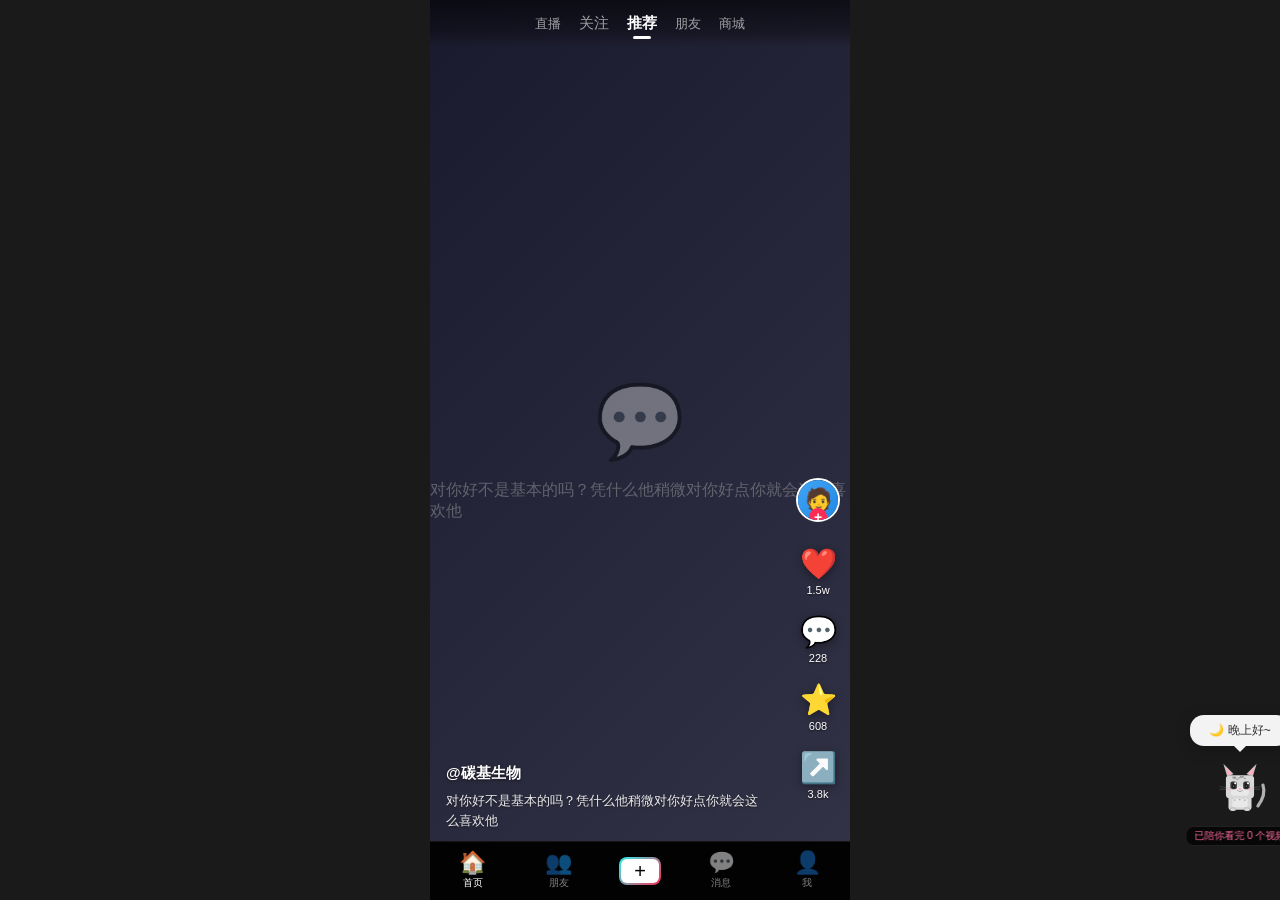
==== desk-pet.html @ 822e364a "feat: 桌宠陪伴门户 - 抖音风格视频流 + 像素风猫咪 + 多动作动画" ====
<!DOCTYPE html>
<html lang="zh-CN">
<head>
<meta charset="UTF-8">
<meta name="viewport" content="width=device-width, initial-scale=1.0, user-scalable=no">
<title>🐱 桌宠陪伴门户</title>
<style>
/* ========== 全局重置 ========== */
* { margin: 0; padding: 0; box-sizing: border-box; }
html, body {
  width: 100%; height: 100%;
  overflow: hidden;
  font-family: 'Segoe UI', 'PingFang SC', 'Microsoft YaHei', sans-serif;
  background: #000;
  user-select: none;
  -webkit-user-select: none;
  -webkit-tap-highlight-color: transparent;
}

/* ========== 顶部导航栏（抖音风格） ========== */
#top-nav {
  position: fixed;
  top: 0; left: 0; right: 0;
  z-index: 100;
  display: flex;
  align-items: center;
  justify-content: center;
  padding: 10px 16px;
  padding-top: max(10px, env(safe-area-inset-top));
  background: linear-gradient(to bottom, rgba(0,0,0,0.6) 0%, rgba(0,0,0,0.3) 70%, transparent 100%);
  gap: 18px;
}
.nav-tab {
  font-size: 15px;
  color: rgba(255,255,255,0.6);
  cursor: pointer;
  padding: 4px 0;
  position: relative;
  transition: color 0.25s, transform 0.2s;
  white-space: nowrap;
}
.nav-tab.active {
  color: #fff;
  font-weight: 700;
}
.nav-tab.active::after {
  content: '';
  position: absolute;
  bottom: -2px;
  left: 50%; transform: translateX(-50%);
  width: 18px; height: 3px;
  background: #fff;
  border-radius: 2px;
}
.nav-tab:hover { color: rgba(255,255,255,0.85); }
.nav-tab:active { transform: scale(0.95); }
.nav-tab-small { font-size: 13px; }

/* ========== 视频流（默认全屏主页） ========== */
#video-feed {
  position: fixed;
  top: 0; left: 0;
  width: 100%; height: 100vh;
  background: #000;
  z-index: 1;
  overflow: hidden;
}
#video-slider {
  width: 100%; height: 100vh;
  transition: transform 0.45s cubic-bezier(0.25, 0.46, 0.45, 0.94);
}
.video-slide {
  width: 100%; height: 100vh;
  position: relative;
  display: flex;
  align-items: center;
  justify-content: center;
  overflow: hidden;
}
.video-slide video {
  width: 100%; height: 100%;
  object-fit: cover;
}
.video-placeholder {
  width: 100%; height: 100%;
  display: flex;
  flex-direction: column;
  align-items: center;
  justify-content: center;
  color: #aaa;
  gap: 16px;
}
.video-placeholder .placeholder-icon { font-size: 72px; opacity: 0.35; }
.video-placeholder .placeholder-text { font-size: 16px; opacity: 0.45; }

/* 视频底部信息 */
.video-info {
  position: absolute;
  bottom: 70px; left: 0; right: 70px;
  padding: 0 16px;
  color: #fff;
  z-index: 5;
}
.video-info .video-author {
  font-size: 15px;
  font-weight: 600;
  margin-bottom: 8px;
  text-shadow: 0 1px 3px rgba(0,0,0,0.6);
}
.video-info .video-desc {
  font-size: 13px;
  opacity: 0.9;
  line-height: 1.5;
  display: -webkit-box;
  -webkit-line-clamp: 2;
  -webkit-box-orient: vertical;
  overflow: hidden;
  text-shadow: 0 1px 2px rgba(0,0,0,0.5);
}

/* 右侧操作栏 */
.video-actions {
  position: absolute;
  right: 10px;
  bottom: 100px;
  display: flex;
  flex-direction: column;
  align-items: center;
  gap: 18px;
  z-index: 5;
}
.video-action-btn {
  display: flex;
  flex-direction: column;
  align-items: center;
  gap: 3px;
  color: #fff;
  cursor: pointer;
  transition: transform 0.2s;
}
.video-action-btn:hover { transform: scale(1.15); }
.video-action-btn:active { transform: scale(0.9); }
.video-action-btn .action-icon {
  font-size: 30px;
  filter: drop-shadow(0 2px 4px rgba(0,0,0,0.4));
}
.video-action-btn .action-count {
  font-size: 11px;
  text-shadow: 0 1px 2px rgba(0,0,0,0.6);
}
.video-action-avatar {
  width: 44px; height: 44px;
  border-radius: 50%;
  border: 2px solid #fff;
  overflow: hidden;
  position: relative;
  margin-bottom: 6px;
}
.video-action-avatar .avatar-bg {
  width: 100%; height: 100%;
  display: flex;
  align-items: center;
  justify-content: center;
  font-size: 22px;
}
.video-action-avatar .avatar-follow {
  position: absolute;
  bottom: -6px; left: 50%;
  transform: translateX(-50%);
  width: 18px; height: 18px;
  border-radius: 50%;
  background: #fe2c55;
  color: #fff;
  font-size: 14px;
  display: flex;
  align-items: center;
  justify-content: center;
  font-weight: 700;
  line-height: 1;
}

/* 底部导航栏 */
#bottom-nav {
  position: fixed;
  bottom: 0; left: 0; right: 0;
  z-index: 100;
  display: flex;
  align-items: center;
  justify-content: space-around;
  padding: 6px 0;
  padding-bottom: max(6px, env(safe-area-inset-bottom));
  background: rgba(0,0,0,0.95);
  border-top: 1px solid rgba(255,255,255,0.08);
}
.bottom-nav-item {
  display: flex;
  flex-direction: column;
  align-items: center;
  gap: 2px;
  cursor: pointer;
  padding: 4px 12px;
  color: rgba(255,255,255,0.5);
  transition: color 0.2s;
}
.bottom-nav-item.active { color: #fff; }
.bottom-nav-item .nav-icon { font-size: 22px; line-height: 1; }
.bottom-nav-item .nav-label { font-size: 10px; }
.bottom-nav-add {
  width: 42px; height: 28px;
  border-radius: 8px;
  background: linear-gradient(135deg, #25f4ee, #fe2c55);
  display: flex;
  align-items: center;
  justify-content: center;
  position: relative;
  cursor: pointer;
}
.bottom-nav-add::before {
  content: '';
  position: absolute;
  inset: 2px;
  background: #fff;
  border-radius: 6px;
}
.bottom-nav-add span {
  position: relative;
  z-index: 1;
  font-size: 20px;
  color: #000;
  font-weight: 300;
}

/* 暂停图标 */
.video-pause-icon {
  position: absolute;
  top: 50%; left: 50%;
  transform: translate(-50%, -50%) scale(0);
  font-size: 64px;
  color: rgba(255,255,255,0.75);
  z-index: 6;
  pointer-events: none;
  transition: transform 0.25s cubic-bezier(0.34, 1.56, 0.64, 1), opacity 0.3s;
  opacity: 0;
}
.video-pause-icon.show {
  transform: translate(-50%, -50%) scale(1);
  opacity: 1;
}

/* 爱心飘动 */
.heart-float {
  position: absolute;
  font-size: 36px;
  pointer-events: none;
  z-index: 8;
  animation: heartFloatUp 1.2s ease-out forwards;
}
@keyframes heartFloatUp {
  0% { opacity: 1; transform: scale(0.3) translateY(0) rotate(0deg); }
  30% { opacity: 1; transform: scale(1.2) translateY(-30px) rotate(-10deg); }
  60% { opacity: 0.8; transform: scale(1) translateY(-80px) rotate(10deg); }
  100% { opacity: 0; transform: scale(0.8) translateY(-140px) rotate(-5deg); }
}

/* ========== 全屏分区页面 ========== */
#category-page {
  position: fixed;
  top: 0; left: 0;
  width: 100%; height: 100%;
  background: #111;
  z-index: 600;
  display: none;
  overflow-y: auto;
  overflow-x: hidden;
  -webkit-overflow-scrolling: touch;
}
#category-page.show { display: block; }
.category-header {
  padding: 20px 20px 8px;
  position: sticky;
  top: 0;
  z-index: 10;
  background: linear-gradient(to bottom, #111 80%, transparent);
}
.category-header-title {
  font-size: 20px;
  font-weight: 700;
  color: #fff;
  margin-bottom: 4px;
}
.category-header-sub {
  font-size: 12px;
  color: #666;
}
.category-section {
  padding: 8px 16px 0;
}
.category-section-title {
  font-size: 14px;
  font-weight: 600;
  color: #999;
  margin-bottom: 14px;
  padding-left: 4px;
}
.category-grid {
  display: grid;
  grid-template-columns: repeat(4, 1fr);
  gap: 6px 0;
  margin-bottom: 24px;
}
.category-item {
  display: flex;
  flex-direction: column;
  align-items: center;
  justify-content: center;
  padding: 12px 4px 10px;
  cursor: pointer;
  border-radius: 12px;
  transition: background 0.2s, transform 0.15s;
  gap: 8px;
}
.category-item:hover { background: rgba(255,255,255,0.06); }
.category-item:active { transform: scale(0.92); background: rgba(255,255,255,0.1); }
.category-icon {
  width: 48px; height: 48px;
  border-radius: 14px;
  display: flex;
  align-items: center;
  justify-content: center;
  font-size: 26px;
}
.category-label {
  font-size: 12px;
  color: #ccc;
  text-align: center;
  line-height: 1.3;
}
.category-close {
  position: fixed;
  top: 20px; right: 20px;
  width: 36px; height: 36px;
  border-radius: 50%;
  background: rgba(255,255,255,0.1);
  border: none;
  color: #fff;
  font-size: 20px;
  cursor: pointer;
  display: flex;
  align-items: center;
  justify-content: center;
  z-index: 20;
}
.category-close:hover { background: rgba(255,255,255,0.2); }

/* 图标背景色 */
.icon-study { background: linear-gradient(135deg, #42a5f5, #1e88e5); }
.icon-game { background: linear-gradient(135deg, #ab47bc, #8e24aa); }
.icon-food { background: linear-gradient(135deg, #ef5350, #e53935); }
.icon-fashion { background: linear-gradient(135deg, #ec407a, #d81b60); }
.icon-music { background: linear-gradient(135deg, #ffa726, #fb8c00); }
.icon-dance { background: linear-gradient(135deg, #26c6da, #00acc1); }
.icon-anime { background: linear-gradient(135deg, #66bb6a, #43a047); }
.icon-tech { background: linear-gradient(135deg, #78909c, #546e7a); }
.icon-fitness { background: linear-gradient(135deg, #ff7043, #f4511e); }
.icon-travel { background: linear-gradient(135deg, #29b6f6, #039be5); }
.icon-knowledge { background: linear-gradient(135deg, #ffca28, #ffb300); }
.icon-vlog { background: linear-gradient(135deg, #8d6e63, #6d4c41); }
.icon-ai { background: linear-gradient(135deg, #7e57c2, #5e35b1); }
.icon-pet { background: linear-gradient(135deg, #a1887f, #8d6e63); }
.icon-film { background: linear-gradient(135deg, #5c6bc0, #3949ab); }
.icon-life { background: linear-gradient(135deg, #4db6ac, #00897b); }

/* ========== 悬浮窗桌宠 ========== */
#pet-fab {
  position: fixed;
  z-index: 500;
  cursor: grab;
  touch-action: none;
  transition: transform 0.4s cubic-bezier(0.34, 1.56, 0.64, 1), opacity 0.3s;
}
#pet-fab:active { cursor: grabbing; }
#pet-fab.hidden {
  transform: translateX(calc(100% + 10px));
  opacity: 0;
  pointer-events: none;
}

/* 边缘小把手 */
#pet-handle {
  position: fixed;
  z-index: 500;
  right: 0;
  width: 28px;
  height: 56px;
  display: flex;
  align-items: center;
  justify-content: center;
  cursor: pointer;
  transition: transform 0.3s, opacity 0.3s;
  opacity: 0;
  pointer-events: none;
}
#pet-handle.show {
  opacity: 1;
  pointer-events: auto;
}
#pet-handle:hover { transform: translateX(-4px); }
#pet-handle:active { transform: translateX(-8px); }
.handle-bar {
  width: 4px;
  height: 32px;
  background: rgba(255,255,255,0.6);
  border-radius: 4px 0 0 4px;
  box-shadow: 0 0 8px rgba(255,179,71,0.3);
}
.handle-hint {
  position: absolute;
  right: 32px;
  background: rgba(0,0,0,0.8);
  color: #fff;
  font-size: 11px;
  padding: 4px 8px;
  border-radius: 4px;
  white-space: nowrap;
  opacity: 0;
  transition: opacity 0.3s;
}
#pet-handle.show .handle-hint { opacity: 1; }

/* ========== 小猫 SVG 动画 ========== */
.cat-body { animation: catBreathe 3.2s infinite ease-in-out; transform-origin: center bottom; }
@keyframes catBreathe {
  0%, 100% { transform: scaleY(1) translateY(0); }
  50% { transform: scaleY(1.02) translateY(-1px); }
}
.cat-eye { animation: catBlink 10s infinite ease-in-out; transform-origin: center center; }
@keyframes catBlink {
  0%, 8%, 12%, 100% { transform: scaleY(1); }
  10% { transform: scaleY(0.05); }
}
.cat-ear-left, .cat-ear-right { transition: transform 0.15s ease; transform-origin: bottom center; }
#pet-fab:hover .cat-ear-left { animation: earWiggleLeft 0.4s ease infinite; }
#pet-fab:hover .cat-ear-right { animation: earWiggleRight 0.4s ease infinite; }
@keyframes earWiggleLeft {
  0%, 100% { transform: rotate(0deg); }
  25% { transform: rotate(-12deg); }
  75% { transform: rotate(8deg); }
}
@keyframes earWiggleRight {
  0%, 100% { transform: rotate(0deg); }
  25% { transform: rotate(12deg); }
  75% { transform: rotate(-8deg); }
}
.cat-mouth-talking { animation: mouthTalk 0.3s infinite ease-in-out; }
@keyframes mouthTalk {
  0%, 100% { transform: scaleY(1); }
  50% { transform: scaleY(1.8); }
}
.cat-eye-happy { animation: eyeHappy 0.8s infinite ease-in-out !important; }
@keyframes eyeHappy {
  0%, 100% { transform: scaleY(1) rotate(0deg); }
  50% { transform: scaleY(0.6) rotate(-5deg); }
}
.sleep-zzz {
  position: absolute;
  top: -8px; right: -2px;
  font-size: 12px;
  color: #7c4dff;
  opacity: 0;
  pointer-events: none;
}
.sleep-zzz.active { animation: zzzFloat 2s infinite ease-in-out; }
@keyframes zzzFloat {
  0% { opacity: 0; transform: translate(0, 0) scale(0.5); }
  30% { opacity: 1; }
  100% { opacity: 0; transform: translate(12px, -25px) scale(1.1); }
}
.sleep-zzz:nth-child(2).active { animation-delay: 0.7s; }
.sleep-zzz:nth-child(3).active { animation-delay: 1.4s; }

/* ========== 多动作动画 ========== */
/* 伸懒腰动画 */
@keyframes catStretch {
  0%, 100% { transform: translateY(0) scaleY(1); }
  30% { transform: translateY(-3px) scaleY(1.08); }
  60% { transform: translateY(1px) scaleY(0.95); }
}
.cat-stretching { animation: catStretch 1.5s ease-in-out; }

/* 玩球动画 */
@keyframes catPlay {
  0%, 100% { transform: translateX(0) rotate(0deg); }
  25% { transform: translateX(3px) rotate(5deg); }
  50% { transform: translateX(-2px) rotate(-3deg); }
  75% { transform: translateX(2px) rotate(3deg); }
}
.cat-playing { animation: catPlay 0.8s ease-in-out 3; }

/* 喝水动画 */
@keyframes catDrink {
  0%, 100% { transform: rotate(0deg); }
  30% { transform: rotate(8deg) translateY(2px); }
  60% { transform: rotate(-3deg); }
}
.cat-drinking { animation: catDrink 1.2s ease-in-out 2; }

/* 探头动画 */
@keyframes catPeek {
  0%, 100% { transform: translateY(0); }
  40% { transform: translateY(-6px); }
  70% { transform: translateY(-4px); }
}
.cat-peeking { animation: catPeek 1s ease-in-out 2; }

/* 打哈欠动画 */
@keyframes catYawn {
  0%, 100% { transform: scaleY(1); }
  40% { transform: scaleY(1.3); }
  70% { transform: scaleY(1.1); }
}
.cat-yawning { animation: catYawn 1.5s ease-in-out; }

/* 晚安/睡觉动画 */
@keyframes catSleep {
  0%, 100% { transform: translateY(0) scaleY(1); }
  50% { transform: translateY(1px) scaleY(0.97); }
}
.cat-sleeping-anim { animation: catSleep 2.5s ease-in-out infinite; }

/* ========== 气泡 ========== */
#speech-bubble {
  position: absolute;
  bottom: calc(100% + 10px);
  left: 50%;
  transform: translateX(-50%) scale(0);
  background: rgba(255,255,255,0.95);
  backdrop-filter: blur(12px);
  -webkit-backdrop-filter: blur(12px);
  border-radius: 14px;
  padding: 7px 12px;
  min-width: 100px;
  max-width: 180px;
  text-align: center;
  font-size: 12px;
  color: #333;
  box-shadow: 0 4px 16px rgba(0,0,0,0.2);
  transition: transform 0.35s cubic-bezier(0.34, 1.56, 0.64, 1), opacity 0.3s;
  opacity: 0;
  pointer-events: none;
  white-space: normal;
  line-height: 1.4;
}
#speech-bubble.show { transform: translateX(-50%) scale(1); opacity: 1; }
#speech-bubble::after {
  content: '';
  position: absolute;
  bottom: -6px; left: 50%;
  transform: translateX(-50%);
  width: 0; height: 0;
  border-left: 6px solid transparent;
  border-right: 6px solid transparent;
  border-top: 6px solid rgba(255,255,255,0.95);
}

/* ========== 陪伴计数标签 ========== */
#companion-tag {
  position: absolute;
  bottom: -22px;
  left: 50%;
  transform: translateX(-50%);
  background: rgba(0,0,0,0.7);
  backdrop-filter: blur(8px);
  -webkit-backdrop-filter: blur(8px);
  border-radius: 8px;
  padding: 2px 8px;
  font-size: 10px;
  color: #ff6b9d;
  white-space: nowrap;
  border: 1px solid rgba(255,255,255,0.1);
}

/* ========== 圆形菜单 ========== */
#circle-menu {
  position: fixed;
  z-index: 499;
  pointer-events: none;
  opacity: 0;
  transition: opacity 0.3s;
}
#circle-menu.show { pointer-events: auto; opacity: 1; }
.menu-item {
  position: absolute;
  width: 62px; height: 62px;
  border-radius: 50%;
  display: flex;
  flex-direction: column;
  align-items: center;
  justify-content: center;
  background: rgba(30,30,30,0.92);
  backdrop-filter: blur(14px);
  -webkit-backdrop-filter: blur(14px);
  border: 1px solid rgba(255,255,255,0.08);
  box-shadow: 0 4px 16px rgba(0,0,0,0.4);
  cursor: pointer;
  transition: transform 0.4s cubic-bezier(0.34, 1.56, 0.64, 1), box-shadow 0.2s, background 0.2s;
  font-size: 10px;
  color: #ccc;
  gap: 2px;
  transform: scale(0);
}
.menu-item .menu-icon { font-size: 20px; line-height: 1; }
#circle-menu.show .menu-item { transform: scale(1); }
.menu-item:hover {
  background: rgba(50,50,50,0.95);
  box-shadow: 0 6px 24px rgba(0,0,0,0.5);
  transform: scale(1.12) !important;
  color: #fff;
}
.menu-item:active { transform: scale(0.95) !important; }

/* 隐藏按钮 */
.menu-hide-btn {
  position: absolute;
  width: 62px; height: 62px;
  border-radius: 50%;
  display: flex;
  flex-direction: column;
  align-items: center;
  justify-content: center;
  background: rgba(30,30,30,0.92);
  backdrop-filter: blur(14px);
  -webkit-backdrop-filter: blur(14px);
  border: 1px solid rgba(255,255,255,0.08);
  box-shadow: 0 4px 16px rgba(0,0,0,0.4);
  cursor: pointer;
  transition: transform 0.4s cubic-bezier(0.34, 1.56, 0.64, 1), box-shadow 0.2s, background 0.2s;
  font-size: 10px;
  color: #999;
  gap: 2px;
  transform: scale(0);
}
.menu-hide-btn .menu-icon { font-size: 20px; line-height: 1; }
#circle-menu.show .menu-hide-btn { transform: scale(1); }
.menu-hide-btn:hover {
  background: rgba(50,50,50,0.95);
  transform: scale(1.12) !important;
  color: #fff;
}

/* ========== 响应式 ========== */
@media (max-width: 600px) {
  .nav-tab { font-size: 14px; gap: 14px; }
  .nav-tab-small { font-size: 12px; }
  .video-info .video-desc { font-size: 12px; }
  .video-action-btn .action-icon { font-size: 26px; }
  .video-action-avatar { width: 40px; height: 40px; }
  .video-action-avatar .avatar-bg { font-size: 20px; }
  #speech-bubble { min-width: 90px; max-width: 160px; font-size: 11px; padding: 6px 10px; }
  #companion-tag { font-size: 9px; }
  .menu-item, .menu-hide-btn { width: 56px; height: 56px; font-size: 9px; }
  .menu-item .menu-icon, .menu-hide-btn .menu-icon { font-size: 18px; }
  .category-grid { gap: 2px 0; }
  .category-item { padding: 10px 2px 8px; gap: 6px; }
  .category-icon { width: 44px; height: 44px; font-size: 22px; border-radius: 12px; }
  .category-label { font-size: 11px; }
}
@media (min-width: 601px) {
  #video-feed { max-width: 420px; left: 50%; transform: translateX(-50%); border-radius: 0; }
  #top-nav { max-width: 420px; left: 50%; transform: translateX(-50%); }
  #bottom-nav { max-width: 420px; left: 50%; transform: translateX(-50%); }
  body { background: #1a1a1a; }
}
</style>
</head>
<body>

<!-- 顶部导航（抖音风格） -->
<div id="top-nav">
  <div class="nav-tab nav-tab-small" data-cat="live">直播</div>
  <div class="nav-tab" data-cat="follow" onclick="switchTab(this)">关注</div>
  <div class="nav-tab active" data-cat="recommend" onclick="switchTab(this)">推荐</div>
  <div class="nav-tab nav-tab-small" data-cat="friend">朋友</div>
  <div class="nav-tab nav-tab-small" data-cat="shop">商城</div>
</div>

<!-- 视频流主页 -->
<div id="video-feed">
  <div id="video-slider"></div>
</div>

<!-- 底部导航 -->
<div id="bottom-nav">
  <div class="bottom-nav-item active">
    <span class="nav-icon">🏠</span>
    <span class="nav-label">首页</span>
  </div>
  <div class="bottom-nav-item">
    <span class="nav-icon">👥</span>
    <span class="nav-label">朋友</span>
  </div>
  <div class="bottom-nav-add">
    <span>+</span>
  </div>
  <div class="bottom-nav-item">
    <span class="nav-icon">💬</span>
    <span class="nav-label">消息</span>
  </div>
  <div class="bottom-nav-item">
    <span class="nav-icon">👤</span>
    <span class="nav-label">我</span>
  </div>
</div>

<!-- 全屏分区页面 -->
<div id="category-page">
  <button class="category-close" onclick="closeCategoryPage()">✕</button>
  <div class="category-header">
    <div class="category-header-title">分区</div>
    <div class="category-header-sub">双击小猫可打开此页面</div>
  </div>
  <div class="category-section">
    <div class="category-section-title">推荐分区</div>
    <div class="category-grid">
      <div class="category-item" onclick="selectCategory('study')">
        <div class="category-icon icon-study">📚</div>
        <div class="category-label">学习区</div>
      </div>
      <div class="category-item" onclick="selectCategory('game')">
        <div class="category-icon icon-game">🎮</div>
        <div class="category-label">游戏区</div>
      </div>
      <div class="category-item" onclick="selectCategory('food')">
        <div class="category-icon icon-food">🍜</div>
        <div class="category-label">美食区</div>
      </div>
      <div class="category-item" onclick="selectCategory('fashion')">
        <div class="category-icon icon-fashion">👗</div>
        <div class="category-label">穿搭区</div>
      </div>
      <div class="category-item" onclick="selectCategory('music')">
        <div class="category-icon icon-music">🎵</div>
        <div class="category-label">音乐区</div>
      </div>
      <div class="category-item" onclick="selectCategory('dance')">
        <div class="category-icon icon-dance">💃</div>
        <div class="category-label">舞蹈区</div>
      </div>
      <div class="category-item" onclick="selectCategory('anime')">
        <div class="category-icon icon-anime">🎬</div>
        <div class="category-label">动画区</div>
      </div>
      <div class="category-item" onclick="selectCategory('tech')">
        <div class="category-icon icon-tech">💻</div>
        <div class="category-label">科技区</div>
      </div>
    </div>
  </div>
  <div class="category-section">
    <div class="category-section-title">更多分区</div>
    <div class="category-grid">
      <div class="category-item" onclick="selectCategory('fitness')">
        <div class="category-icon icon-fitness">💪</div>
        <div class="category-label">健身区</div>
      </div>
      <div class="category-item" onclick="selectCategory('travel')">
        <div class="category-icon icon-travel">✈️</div>
        <div class="category-label">旅行区</div>
      </div>
      <div class="category-item" onclick="selectCategory('knowledge')">
        <div class="category-icon icon-knowledge">💡</div>
        <div class="category-label">知识区</div>
      </div>
      <div class="category-item" onclick="selectCategory('vlog')">
        <div class="category-icon icon-vlog">📹</div>
        <div class="category-label">Vlog</div>
      </div>
      <div class="category-item" onclick="selectCategory('ai')">
        <div class="category-icon icon-ai">🤖</div>
        <div class="category-label">AI</div>
      </div>
      <div class="category-item" onclick="selectCategory('pet')">
        <div class="category-icon icon-pet">🐾</div>
        <div class="category-label">萌宠区</div>
      </div>
      <div class="category-item" onclick="selectCategory('film')">
        <div class="category-icon icon-film">🎥</div>
        <div class="category-label">影视区</div>
      </div>
      <div class="category-item" onclick="selectCategory('life')">
        <div class="category-icon icon-life">🌿</div>
        <div class="category-label">生活区</div>
      </div>
    </div>
  </div>
</div>

<!-- 悬浮窗桌宠 -->
<div id="pet-fab">
  <div id="speech-bubble"></div>
  <span class="sleep-zzz">Z</span>
  <span class="sleep-zzz">z</span>
  <span class="sleep-zzz">Z</span>
  <svg id="cat-svg" width="64" height="64" viewBox="0 0 100 100" xmlns="http://www.w3.org/2000/svg">
    <!-- 尾巴 -->
    <path class="cat-tail" d="M 78 78 Q 92 62 88 46" stroke="#B0B0B0" stroke-width="5" fill="none" stroke-linecap="round">
      <animateTransform attributeName="transform" type="rotate" values="0 78 78;8 78 78;0 78 78;-5 78 78;0 78 78" dur="2s" repeatCount="indefinite"/>
    </path>
    <!-- 身体 -->
    <g class="cat-body">
      <!-- 身体主体 - 灰白色 -->
      <rect x="32" y="62" width="36" height="22" rx="4" fill="#D8D8D8"/>
      <!-- 肚子 - 更浅 -->
      <rect x="38" y="66" width="24" height="14" rx="3" fill="#E8E8E8"/>
      <!-- 虎斑纹路 - 身体 -->
      <rect x="36" y="64" width="4" height="2" rx="1" fill="#999"/>
      <rect x="44" y="63" width="4" height="2" rx="1" fill="#999"/>
      <rect x="52" y="64" width="4" height="2" rx="1" fill="#999"/>
      <rect x="60" y="63" width="4" height="2" rx="1" fill="#999"/>
      <rect x="40" y="68" width="3" height="2" rx="1" fill="#888" opacity="0.6"/>
      <rect x="48" y="67" width="3" height="2" rx="1" fill="#888" opacity="0.6"/>
      <rect x="56" y="68" width="3" height="2" rx="1" fill="#888" opacity="0.6"/>
      <!-- 前爪 -->
      <rect x="34" y="80" width="10" height="6" rx="3" fill="#C0C0C0"/>
      <rect x="36" y="82" width="6" height="3" rx="1.5" fill="#E0E0E0"/>
      <rect x="56" y="80" width="10" height="6" rx="3" fill="#C0C0C0"/>
      <rect x="58" y="82" width="6" height="3" rx="1.5" fill="#E0E0E0"/>
    </g>
    <!-- 头部 -->
    <rect x="28" y="30" width="44" height="36" rx="6" fill="#D8D8D8"/>
    <!-- 头顶虎斑纹 -->
    <rect x="38" y="32" width="6" height="3" rx="1" fill="#999"/>
    <rect x="50" y="31" width="6" height="3" rx="1" fill="#999"/>
    <rect x="44" y="35" width="4" height="2" rx="1" fill="#888" opacity="0.7"/>
    <!-- 额头M纹 -->
    <rect x="40" y="34" width="3" height="2" fill="#999"/>
    <rect x="48" y="33" width="3" height="2" fill="#999"/>
    <rect x="56" y="34" width="3" height="2" fill="#999"/>
    <!-- 左耳 -->
    <polygon class="cat-ear-left" points="30,32 24,12 40,28" fill="#C0C0C0"/>
    <polygon class="cat-ear-left" points="31,30 27,16 38,28" fill="#FFB0C0"/>
    <!-- 右耳 -->
    <polygon class="cat-ear-right" points="70,32 76,12 60,28" fill="#C0C0C0"/>
    <polygon class="cat-ear-right" points="69,30 73,16 62,28" fill="#FFB0C0"/>
    <!-- 脸部白色区域 -->
    <rect x="36" y="48" width="28" height="14" rx="4" fill="#E8E8E8"/>
    <!-- 眼睛 - 大圆萌眼 -->
    <g id="cat-eyes">
      <rect class="cat-eye" x="35" y="40" width="10" height="12" rx="3" fill="#333"/>
      <rect class="cat-eye" x="55" y="40" width="10" height="12" rx="3" fill="#333"/>
      <!-- 瞳孔 -->
      <rect x="38" y="43" width="4" height="7" rx="2" fill="#111"/>
      <rect x="58" y="43" width="4" height="7" rx="2" fill="#111"/>
      <!-- 白色高光 -->
      <rect x="41" y="41" width="3" height="3" rx="1" fill="#fff"/>
      <rect x="61" y="41" width="3" height="3" rx="1" fill="#fff"/>
      <rect x="39" y="46" width="2" height="2" rx="1" fill="#fff" opacity="0.6"/>
      <rect x="59" y="46" width="2" height="2" rx="1" fill="#fff" opacity="0.6"/>
    </g>
    <!-- 鼻子 - 小粉色 -->
    <rect x="48" y="50" width="4" height="3" rx="1.5" fill="#FFB0C0"/>
    <!-- 嘴巴 -->
    <g id="cat-mouth">
      <path d="M 46 54 Q 50 58 54 54" stroke="#999" stroke-width="1.2" fill="none" stroke-linecap="round"/>
    </g>
    <!-- 胡须 -->
    <line x1="18" y1="48" x2="34" y2="50" stroke="#AAA" stroke-width="0.8" opacity="0.5"/>
    <line x1="18" y1="52" x2="34" y2="52" stroke="#AAA" stroke-width="0.8" opacity="0.5"/>
    <line x1="66" y1="50" x2="82" y2="48" stroke="#AAA" stroke-width="0.8" opacity="0.5"/>
    <line x1="66" y1="52" x2="82" y2="52" stroke="#AAA" stroke-width="0.8" opacity="0.5"/>
    <!-- 腮红 - 粉色 -->
    <rect x="32" y="50" width="6" height="4" rx="2" fill="#FFB0C0" opacity="0.4"/>
    <rect x="62" y="50" width="6" height="4" rx="2" fill="#FFB0C0" opacity="0.4"/>
  </svg>
  <div id="companion-tag">已陪你看完 <span id="video-count">0</span> 个视频</div>
</div>

<!-- 边缘把手 -->
<div id="pet-handle">
  <div class="handle-bar"></div>
  <div class="handle-hint">长按召回小猫</div>
</div>

<!-- 圆形菜单 -->
<div id="circle-menu">
  <div class="menu-item" data-category="study" onclick="selectCategory('study')">
    <span class="menu-icon">📚</span>
    <span>学习区</span>
  </div>
  <div class="menu-item" data-category="game" onclick="selectCategory('game')">
    <span class="menu-icon">🎮</span>
    <span>游戏区</span>
  </div>
  <div class="menu-item" data-category="food" onclick="selectCategory('food')">
    <span class="menu-icon">🍜</span>
    <span>美食区</span>
  </div>
  <div class="menu-item" data-category="fashion" onclick="selectCategory('fashion')">
    <span class="menu-icon">👗</span>
    <span>穿搭区</span>
  </div>
  <div class="menu-hide-btn" onclick="hidePet()">
    <span class="menu-icon">🙈</span>
    <span>隐藏</span>
  </div>
</div>

<script>
// ========== 视频数据 ==========
const videoData = {
  recommend: {
    title: '推荐',
    videos: [
      { title: '对你好不是基本的吗？凭什么他稍微对你好点你就会这么喜欢他', author: '碳基生物', likes: 15200, color: '#1a1a2e', icon: '💬', avatar: '🧑' },
      { title: '今天做了一道超简单的家常菜，全家都抢着吃！', author: '厨房小白', likes: 89200, color: '#2d1b0e', icon: '🍳', avatar: '👩‍🍳' },
      { title: '程序员下班后都在干嘛？真实记录一天', author: '码农日记', likes: 23400, color: '#0d1b2a', icon: '💻', avatar: '👨‍💻' },
      { title: '这只猫太搞笑了哈哈哈笑到肚子疼', author: '铲屎官日记', likes: 98700, color: '#1b2a1b', icon: '🐱', avatar: '😺' },
      { title: '挑战24小时只说方言，朋友全程崩溃', author: '搞笑日常', likes: 45600, color: '#2a1a2e', icon: '😂', avatar: '🤣' },
    ]
  },
  follow: {
    title: '关注',
    videos: [
      { title: '新买的衣服到了！开箱试穿合集', author: '穿搭博主Lily', likes: 34500, color: '#2e1a2e', icon: '👗', avatar: '👧' },
      { title: '周末去了趟西湖，风景太美了', author: '旅行者小陈', likes: 67800, color: '#1a2e2e', icon: '🏔️', avatar: '🧑' },
      { title: '吉他弹唱《晴天》cover', author: '音乐老师阿明', likes: 34200, color: '#1a1a2e', icon: '🎸', avatar: '🎵' },
    ]
  },
  study: {
    title: '学习',
    videos: [
      { title: '高效学习法：番茄钟技巧', author: '学霸小课堂', likes: 12800, color: '#0d1b2a', icon: '📖', avatar: '📚' },
      { title: '英语口语速成秘诀', author: '英语达人Lucy', likes: 8900, color: '#1a237e', icon: '🗣️', avatar: '👩‍🏫' },
      { title: '程序员的一天 Vlog', author: '码农日记', likes: 23400, color: '#006064', icon: '💻', avatar: '👨‍💻' },
      { title: '考研上岸经验分享', author: '考研加油站', likes: 45600, color: '#1b5e20', icon: '🎓', avatar: '🎓' },
    ]
  },
  game: {
    title: '游戏',
    videos: [
      { title: '原神4.8版本全攻略', author: '游戏攻略组', likes: 67800, color: '#b71c1c', icon: '⚔️', avatar: '🎮' },
      { title: '我的世界红石教程', author: 'MC大师兄', likes: 34500, color: '#e65100', icon: '🏗️', avatar: '⛏️' },
      { title: '手游上分技巧合集', author: '电竞小王子', likes: 52100, color: '#4a148c', icon: '🏆', avatar: '🏆' },
      { title: '独立游戏推荐TOP10', author: '游戏杂谈', likes: 18900, color: '#263238', icon: '🕹️', avatar: '🕹️' },
    ]
  },
  food: {
    title: '美食',
    videos: [
      { title: '10分钟快手晚餐', author: '厨房小白', likes: 89200, color: '#bf360c', icon: '🍳', avatar: '👩‍🍳' },
      { title: '网红奶茶在家做', author: '甜品控', likes: 56700, color: '#e65100', icon: '🧋', avatar: '🧋' },
      { title: '减脂餐这样做超好吃', author: '健身美食家', likes: 42300, color: '#33691e', icon: '🥗', avatar: '🥗' },
      { title: '街头小吃探店合集', author: '吃货日记', likes: 97800, color: '#880e4f', icon: '🍢', avatar: '🍜' },
    ]
  },
  fashion: {
    title: '穿搭',
    videos: [
      { title: '秋冬穿搭灵感分享', author: '穿搭博主Lily', likes: 34500, color: '#4e342e', icon: '🧥', avatar: '👧' },
      { title: '小个子显高穿搭技巧', author: '时尚小个子', likes: 67800, color: '#1a237e', icon: '👠', avatar: '👠' },
      { title: '平价好物穿搭挑战', author: '省钱穿搭师', likes: 45200, color: '#880e4f', icon: '🛍️', avatar: '🛍️' },
      { title: '通勤穿搭一周不重样', author: '职场穿搭记', likes: 28900, color: '#004d40', icon: '👔', avatar: '👔' },
    ]
  },
  music: {
    title: '音乐',
    videos: [
      { title: '吉他入门零基础教学', author: '音乐老师阿明', likes: 34200, color: '#e65100', icon: '🎸', avatar: '🎸' },
      { title: '翻唱热门歌曲合集', author: '唱歌的鱼', likes: 78900, color: '#4a148c', icon: '🎤', avatar: '🎤' },
      { title: '钢琴版动漫BGM', author: '琴键上的猫', likes: 56300, color: '#1a237e', icon: '🎹', avatar: '🎹' },
    ]
  },
  dance: {
    title: '舞蹈',
    videos: [
      { title: '零基础爵士舞教学', author: '舞蹈达人CC', likes: 45600, color: '#880e4f', icon: '💃', avatar: '💃' },
      { title: '热门舞蹈翻跳合集', author: '舞动青春', likes: 89200, color: '#b71c1c', icon: '🕺', avatar: '🕺' },
    ]
  },
  anime: {
    title: '动画',
    videos: [
      { title: '本季新番追番指南', author: '番剧推荐官', likes: 98700, color: '#1a237e', icon: '📺', avatar: '📺' },
      { title: '经典动画名场面盘点', author: '二次元老司机', likes: 76500, color: '#b71c1c', icon: '🎬', avatar: '🎬' },
    ]
  },
  tech: {
    title: '科技',
    videos: [
      { title: '最新手机评测对比', author: '科技美学', likes: 87600, color: '#263238', icon: '📱', avatar: '📱' },
      { title: 'AI工具效率翻倍指南', author: '效率工具控', likes: 65400, color: '#4a148c', icon: '🤖', avatar: '🤖' },
    ]
  },
  fitness: {
    title: '健身',
    videos: [
      { title: '居家燃脂30分钟跟练', author: '健身教练Amy', likes: 56700, color: '#b71c1c', icon: '🔥', avatar: '🔥' },
      { title: '新手增肌饮食计划', author: '营养师小张', likes: 43200, color: '#33691e', icon: '🥩', avatar: '🥩' },
    ]
  },
  travel: {
    title: '旅行',
    videos: [
      { title: '云南自驾游全攻略', author: '旅行者小陈', likes: 67800, color: '#1b5e20', icon: '🏔️', avatar: '🏔️' },
      { title: '日本深度游7天行程', author: '环球旅行记', likes: 87600, color: '#b71c1c', icon: '🗼', avatar: '🗼' },
    ]
  },
  knowledge: {
    title: '知识',
    videos: [
      { title: '量子计算通俗讲解', author: '科普大讲堂', likes: 45600, color: '#1a237e', icon: '🔬', avatar: '🔬' },
      { title: '经济学思维入门课', author: '知识加油站', likes: 34500, color: '#e65100', icon: '📊', avatar: '📊' },
    ]
  },
  vlog: {
    title: 'Vlog',
    videos: [
      { title: '大学生的一天记录', author: '校园Vlogger', likes: 56700, color: '#e65100', icon: '📸', avatar: '📸' },
      { title: '独居生活日常分享', author: '一个人的生活', likes: 87600, color: '#4a148c', icon: '☕', avatar: '☕' },
    ]
  },
  ai: {
    title: 'AI',
    videos: [
      { title: 'ChatGPT实用技巧大全', author: 'AI探索者', likes: 98700, color: '#4a148c', icon: '🤖', avatar: '🤖' },
      { title: 'AI绘画入门教程', author: 'AI艺术工坊', likes: 76500, color: '#1a237e', icon: '🎨', avatar: '🎨' },
    ]
  },
  pet: {
    title: '萌宠',
    videos: [
      { title: '猫咪搞笑日常合集', author: '铲屎官日记', likes: 98700, color: '#e65100', icon: '🐱', avatar: '🐱' },
      { title: '狗狗训练从零开始', author: '训犬师小王', likes: 54300, color: '#33691e', icon: '🐕', avatar: '🐕' },
    ]
  },
  film: {
    title: '影视',
    videos: [
      { title: '本周院线新片速览', author: '影视风向标', likes: 76500, color: '#263238', icon: '🎬', avatar: '🎬' },
      { title: '经典电影深度解读', author: '影评人老张', likes: 54300, color: '#b71c1c', icon: '🎥', avatar: '🎥' },
    ]
  },
  life: {
    title: '生活',
    videos: [
      { title: '收纳整理全屋改造', author: '整理收纳师', likes: 56700, color: '#00897b', icon: '📦', avatar: '📦' },
      { title: '省钱生活小妙招', author: '生活达人', likes: 87600, color: '#e65100', icon: '💡', avatar: '💡' },
    ]
  },
};

const companionMessages = [
  "这个视频好有趣！👍",
  "你最近看了好多美食视频呀~",
  "休息一下眼睛吧 👀",
  "双击屏幕可以点赞哦",
  "要不要试试穿搭区？",
  "我陪你一起看~ 🐱",
  "刷了这么久，喝口水吧",
  "今天也要元气满满哦！",
  "学到新东西了吗？✨",
  "这个博主好有趣哈哈~",
  "双击我可以打开分区哦~",
  "我发现了一个宝藏视频！",
];

// ========== 状态 ==========
let videoCount = 0;
let currentCategory = 'recommend';
let currentSlide = 0;
let isMenuOpen = false;
let isPetHidden = false;
let isDragging = false;
let didDrag = false;
let dragStartX = 0, dragStartY = 0;
let petStartX = 0, petStartY = 0;
let lastInteraction = Date.now();
let isSleeping = false;
let isTalking = false;
let companionTimer = null;
let bubbleHideTimer = null;
let touchStartY = 0;
let touchDeltaY = 0;
let isSwiping = false;
let lastTapTime = 0;
let handleTop = 0;
let lastPetTapTime = 0;

// 观看次数统计
let categoryViewCount = {
  study: 0, game: 0, food: 0, fashion: 0,
  music: 0, dance: 0, anime: 0, tech: 0,
  fitness: 0, travel: 0, knowledge: 0, vlog: 0,
  ai: 0, pet: 0, film: 0, life: 0
};

// ========== 初始化 ==========
function init() {
  loadViewCount();
  setGreeting();
  initPetPosition();
  initPetDrag();
  initPetClick();
  initVideoFeedTouch();
  initHandleLongPress();
  loadCategory('recommend');
  updateMenuItems();
  startCompanionTimer();
  startSleepCheck();
  startRandomActions();
}

// ========== 本地存储 ==========
function saveViewCount() {
  localStorage.setItem('petCategoryViewCount', JSON.stringify(categoryViewCount));
}

function loadViewCount() {
  const saved = localStorage.getItem('petCategoryViewCount');
  if (saved) {
    categoryViewCount = JSON.parse(saved);
  }
}

// ========== 问候语 ==========
function setGreeting() {
  const hour = new Date().getHours();
  let greeting;
  if (hour >= 6 && hour < 12) greeting = '☀️ 早上好呀~';
  else if (hour >= 12 && hour < 18) greeting = '🌤️ 下午好~';
  else if (hour >= 18 && hour < 24) greeting = '🌙 晚上好~';
  else greeting = '🦉 注意休息哦~';
  setTimeout(() => showBubble(greeting, 4000), 800);
}

// ========== 顶部标签切换 ==========
function switchTab(el) {
  const cat = el.dataset.cat;
  if (!videoData[cat]) return;
  document.querySelectorAll('.nav-tab').forEach(t => t.classList.remove('active'));
  el.classList.add('active');
  loadCategory(cat);
  recordInteraction();
}

function loadCategory(category) {
  currentCategory = category;
  currentSlide = 0;
  const slider = document.getElementById('video-slider');
  const data = videoData[category];
  if (!data) return;

  slider.innerHTML = '';
  slider.style.transform = 'translateY(0)';

  data.videos.forEach((video, idx) => {
    const slide = document.createElement('div');
    slide.className = 'video-slide';
    slide.dataset.index = idx;
    slide.innerHTML = `
      <div class="video-placeholder" style="background: linear-gradient(135deg, ${video.color}, ${adjustColor(video.color, 25)});">
        <div class="placeholder-icon">${video.icon}</div>
        <div class="placeholder-text">${video.title}</div>
      </div>
      <div class="video-actions">
        <div class="video-action-avatar">
          <div class="avatar-bg" style="background:linear-gradient(135deg,#42a5f5,#1e88e5);">${video.avatar}</div>
          <div class="avatar-follow">+</div>
        </div>
        <div class="video-action-btn" data-idx="${idx}">
          <span class="action-icon">❤️</span>
          <span class="action-count like-count">${formatLikes(video.likes)}</span>
        </div>
        <div class="video-action-btn">
          <span class="action-icon">💬</span>
          <span class="action-count">${Math.floor(video.likes * 0.015)}</span>
        </div>
        <div class="video-action-btn">
          <span class="action-icon">⭐</span>
          <span class="action-count">${Math.floor(video.likes * 0.04)}</span>
        </div>
        <div class="video-action-btn">
          <span class="action-icon">↗️</span>
          <span class="action-count">${formatLikes(Math.floor(video.likes * 0.25))}</span>
        </div>
      </div>
      <div class="video-info">
        <div class="video-author">@${video.author}</div>
        <div class="video-desc">${video.title}</div>
      </div>
      <div class="video-pause-icon">▶️</div>
    `;
    slider.appendChild(slide);
  });
}

function selectCategory(category) {
  closeCircleMenu();
  closeCategoryPage();
  // 记录观看
  categoryViewCount[category] = (categoryViewCount[category] || 0) + 1;
  saveViewCount();
  updateMenuItems();
  // 同步顶部标签
  document.querySelectorAll('.nav-tab').forEach(t => {
    t.classList.toggle('active', t.dataset.cat === category);
  });
  loadCategory(category);
}

// ========== 更新菜单项（最常观看的分区） ==========
function updateMenuItems() {
  const sorted = Object.entries(categoryViewCount)
    .filter(([cat, count]) => count > 0 && videoData[cat])
    .sort((a, b) => b[1] - a[1])
    .slice(0, 4);

  const menuItems = document.querySelectorAll('#circle-menu .menu-item');
  const defaultCats = ['study', 'game', 'food', 'fashion'];

  menuItems.forEach((item, i) => {
    const cat = sorted[i] ? sorted[i][0] : defaultCats[i];
    const data = videoData[cat];
    if (data) {
      item.dataset.category = cat;
      item.querySelector('.menu-icon').textContent = data.videos[0]?.icon || '📁';
      item.querySelector('span:last-child').textContent = data.title;
      item.onclick = () => selectCategory(cat);
    }
  });
}

// ========== 全屏分区页面 ==========
function openCategoryPage() {
  document.getElementById('category-page').classList.add('show');
}

function closeCategoryPage() {
  document.getElementById('category-page').classList.remove('show');
}

// ========== 悬浮窗宠物位置 ==========
function initPetPosition() {
  const fab = document.getElementById('pet-fab');
  const w = window.innerWidth;
  const h = window.innerHeight;
  fab.style.left = (w - 64 - 8) + 'px';
  fab.style.top = (h - 64 - 80) + 'px';
  handleTop = parseInt(fab.style.top) + 10;
  updateHandlePosition();
}

function updateHandlePosition() {
  const handle = document.getElementById('pet-handle');
  handle.style.top = handleTop + 'px';
}

// ========== 悬浮窗拖拽 ==========
function initPetDrag() {
  const fab = document.getElementById('pet-fab');
  fab.addEventListener('pointerdown', (e) => {
    if (e.button !== 0) return;
    isDragging = true;
    didDrag = false;
    dragStartX = e.clientX;
    dragStartY = e.clientY;
    petStartX = parseInt(fab.style.left) || 0;
    petStartY = parseInt(fab.style.top) || 0;
    fab.setPointerCapture(e.pointerId);
    recordInteraction();
  });
  fab.addEventListener('pointermove', (e) => {
    if (!isDragging) return;
    const dx = e.clientX - dragStartX;
    const dy = e.clientY - dragStartY;
    if (Math.abs(dx) > 3 || Math.abs(dy) > 3) didDrag = true;
    if (didDrag) {
      let newX = petStartX + dx;
      let newY = petStartY + dy;
      newX = Math.max(0, Math.min(window.innerWidth - 64, newX));
      newY = Math.max(40, Math.min(window.innerHeight - 64 - 60, newY));
      fab.style.left = newX + 'px';
      fab.style.top = newY + 'px';
      handleTop = newY + 10;
      updateHandlePosition();
      if (isMenuOpen) closeCircleMenu();
    }
  });
  fab.addEventListener('pointerup', () => { isDragging = false; });
}

// ========== 宠物点击（单击开菜单，双击开分区页） ==========
function initPetClick() {
  const fab = document.getElementById('pet-fab');
  fab.addEventListener('click', (e) => {
    if (didDrag) return;
    const now = Date.now();
    if (now - lastPetTapTime < 350) {
      // 双击 → 打开分区页面
      closeCircleMenu();
      openCategoryPage();
      lastPetTapTime = 0;
    } else {
      // 单击 → 开关菜单
      lastPetTapTime = now;
      setTimeout(() => {
        if (lastPetTapTime !== 0 && Date.now() - lastPetTapTime >= 320) {
          if (isMenuOpen) closeCircleMenu();
          else openCircleMenu();
          lastPetTapTime = 0;
        }
      }, 330);
    }
    recordInteraction();
  });
}

// ========== 隐藏/显示宠物 ==========
function hidePet() {
  isPetHidden = true;
  closeCircleMenu();
  document.getElementById('pet-fab').classList.add('hidden');
  document.getElementById('pet-handle').classList.add('show');
}

function showPet() {
  isPetHidden = false;
  document.getElementById('pet-fab').classList.remove('hidden');
  document.getElementById('pet-handle').classList.remove('show');
  recordInteraction();
}

// ========== 把手长按召回 ==========
function initHandleLongPress() {
  const handle = document.getElementById('pet-handle');
  let longPressTimer = null;

  handle.addEventListener('pointerdown', (e) => {
    longPressTimer = setTimeout(() => {
      showPet();
      longPressTimer = null;
    }, 500); // 长按500ms
  });

  handle.addEventListener('pointerup', () => {
    if (longPressTimer) {
      clearTimeout(longPressTimer);
      longPressTimer = null;
    }
  });

  handle.addEventListener('pointerleave', () => {
    if (longPressTimer) {
      clearTimeout(longPressTimer);
      longPressTimer = null;
    }
  });
}

// ========== 圆形菜单 ==========
function openCircleMenu() {
  isMenuOpen = true;
  const menu = document.getElementById('circle-menu');
  const fab = document.getElementById('pet-fab');
  const fabRect = fab.getBoundingClientRect();
  const fabCX = fabRect.left + fabRect.width / 2;
  const fabCY = fabRect.top + fabRect.height / 2;
  const radius = 75;
  const items = menu.querySelectorAll('.menu-item, .menu-hide-btn');
  const startAngle = -Math.PI / 2;
  const count = items.length;

  menu.style.left = fabCX + 'px';
  menu.style.top = fabCY + 'px';

  items.forEach((item, i) => {
    const angle = startAngle + (i * Math.PI * 2 / count);
    const x = Math.cos(angle) * radius;
    const y = Math.sin(angle) * radius;
    item.style.left = (x - 31) + 'px';
    item.style.top = (y - 31) + 'px';
    item.style.transitionDelay = (i * 0.04) + 's';
  });
  menu.classList.add('show');
}

function closeCircleMenu() {
  isMenuOpen = false;
  const menu = document.getElementById('circle-menu');
  menu.querySelectorAll('.menu-item, .menu-hide-btn').forEach(item => item.style.transitionDelay = '0s');
  menu.classList.remove('show');
}

// ========== 视频滑动 ==========
function initVideoFeedTouch() {
  const feed = document.getElementById('video-feed');
  const slider = document.getElementById('video-slider');

  feed.addEventListener('pointerdown', (e) => {
    if (e.target.closest('#pet-fab') || e.target.closest('#circle-menu') || e.target.closest('#pet-handle') || e.target.closest('.video-action-btn') || e.target.closest('#top-nav') || e.target.closest('#bottom-nav')) return;
    touchStartY = e.clientY;
    touchDeltaY = 0;
    isSwiping = false;
    feed.setPointerCapture(e.pointerId);
  });
  feed.addEventListener('pointermove', (e) => {
    if (touchStartY === 0) return;
    touchDeltaY = e.clientY - touchStartY;
    if (Math.abs(touchDeltaY) > 10) {
      isSwiping = true;
      const offset = currentSlide * window.innerHeight;
      slider.style.transition = 'none';
      slider.style.transform = `translateY(${-offset + touchDeltaY}px)`;
    }
  });
  feed.addEventListener('pointerup', (e) => {
    if (touchStartY === 0) return;
    const wasSwiping = isSwiping;
    const deltaY = touchDeltaY;
    touchStartY = 0; touchDeltaY = 0; isSwiping = false;

    if (!wasSwiping) { handleVideoTap(e); return; }

    const threshold = window.innerHeight * 0.15;
    const data = videoData[currentCategory];
    const maxSlide = data.videos.length - 1;

    if (deltaY < -threshold && currentSlide < maxSlide) {
      currentSlide++;
      videoCount++;
      updateVideoCount();
      recordInteraction();
    } else if (deltaY > threshold && currentSlide > 0) {
      currentSlide--;
      recordInteraction();
    }
    slider.style.transition = 'transform 0.45s cubic-bezier(0.25, 0.46, 0.45, 0.94)';
    slider.style.transform = `translateY(${-currentSlide * window.innerHeight}px)`;
  });

  feed.addEventListener('wheel', (e) => {
    e.preventDefault();
    const data = videoData[currentCategory];
    if (!data) return;
    const maxSlide = data.videos.length - 1;
    if (e.deltaY > 30 && currentSlide < maxSlide) {
      currentSlide++; videoCount++; updateVideoCount(); recordInteraction();
    } else if (e.deltaY < -30 && currentSlide > 0) {
      currentSlide--; recordInteraction();
    }
    slider.style.transition = 'transform 0.45s cubic-bezier(0.25, 0.46, 0.45, 0.94)';
    slider.style.transform = `translateY(${-currentSlide * window.innerHeight}px)`;
  }, { passive: false });
}

// ========== 视频点击/双击 ==========
function handleVideoTap(e) {
  const now = Date.now();
  const slide = e.target.closest('.video-slide');
  if (!slide) return;

  if (now - lastTapTime < 300) {
    createHeartAnimation(e.clientX, e.clientY);
    const likeBtn = slide.querySelector('.like-count');
    const actionBtn = slide.querySelector('.video-action-btn');
    const idx = parseInt(actionBtn.dataset.idx);
    if (!isNaN(idx)) {
      videoData[currentCategory].videos[idx].likes++;
      likeBtn.textContent = formatLikes(videoData[currentCategory].videos[idx].likes);
    }
    lastTapTime = 0;
  } else {
    lastTapTime = now;
    setTimeout(() => {
      if (lastTapTime !== 0 && Date.now() - lastTapTime >= 280) {
        const pauseIcon = slide.querySelector('.video-pause-icon');
        pauseIcon.classList.toggle('show');
        setTimeout(() => pauseIcon.classList.remove('show'), 1200);
        lastTapTime = 0;
      }
    }, 300);
  }
  recordInteraction();
}

function createHeartAnimation(x, y) {
  const hearts = ['❤️', '💖', '💗', '💕', '🩷'];
  for (let i = 0; i < 3; i++) {
    const heart = document.createElement('div');
    heart.className = 'heart-float';
    heart.textContent = hearts[Math.floor(Math.random() * hearts.length)];
    heart.style.left = (x + (Math.random() - 0.5) * 60) + 'px';
    heart.style.top = (y + (Math.random() - 0.5) * 30) + 'px';
    heart.style.animationDelay = (i * 0.12) + 's';
    document.getElementById('video-feed').appendChild(heart);
    setTimeout(() => heart.remove(), 1500);
  }
}

function updateVideoCount() {
  document.getElementById('video-count').textContent = videoCount;
}

function adjustColor(hex, amount) {
  const num = parseInt(hex.replace('#', ''), 16);
  const r = Math.min(255, (num >> 16) + amount);
  const g = Math.min(255, ((num >> 8) & 0x00FF) + amount);
  const b = Math.min(255, (num & 0x0000FF) + amount);
  return `rgb(${r},${g},${b})`;
}

function formatLikes(n) {
  if (n >= 10000) return (n / 10000).toFixed(1) + 'w';
  if (n >= 1000) return (n / 1000).toFixed(1) + 'k';
  return n.toString();
}

// ========== 气泡 ==========
function showBubble(text, duration) {
  const bubble = document.getElementById('speech-bubble');
  bubble.textContent = text;
  bubble.classList.add('show');
  setCatTalking(true);
  if (bubbleHideTimer) clearTimeout(bubbleHideTimer);
  bubbleHideTimer = setTimeout(() => {
    bubble.classList.remove('show');
    setCatTalking(false);
  }, duration || 3500);
}

function setCatTalking(talking) {
  isTalking = talking;
  const eyes = document.querySelectorAll('.cat-eye');
  const mouth = document.getElementById('cat-mouth');
  if (talking) {
    eyes.forEach(e => e.classList.add('cat-eye-happy'));
    mouth.querySelector('path').classList.add('cat-mouth-talking');
  } else {
    eyes.forEach(e => e.classList.remove('cat-eye-happy'));
    mouth.querySelector('path').classList.remove('cat-mouth-talking');
  }
}

// ========== 陪伴语 ==========
function startCompanionTimer() {
  companionTimer = setInterval(() => {
    if (isSleeping || isPetHidden) return;
    const msg = companionMessages[Math.floor(Math.random() * companionMessages.length)];
    showBubble(msg, 4000);
  }, 90000);
}

// ========== 睡眠检测 ==========
function startSleepCheck() {
  setInterval(() => {
    const idle = Date.now() - lastInteraction;
    if (idle > 15 * 60 * 1000 && !isSleeping) setSleeping(true);
    else if (idle < 15 * 60 * 1000 && isSleeping) setSleeping(false);
  }, 5000);
}

// ========== 随机动作系统 ==========
let currentAction = null;
let actionTimer = null;

function startRandomActions() {
  actionTimer = setInterval(() => {
    if (isSleeping || isPetHidden || isTalking) return;
    triggerRandomAction();
  }, 25000); // 每25秒随机触发一个动作
}

function triggerRandomAction() {
  const actions = ['stretch', 'play', 'drink', 'peek', 'yawn'];
  const action = actions[Math.floor(Math.random() * actions.length)];
  playCatAction(action);
}

function playCatAction(action) {
  const svg = document.getElementById('cat-svg');
  if (!svg) return;
  
  // 清除之前的动作
  svg.classList.remove('cat-stretching', 'cat-playing', 'cat-drinking', 'cat-peeking', 'cat-yawning');
  
  // 触发新动作
  const actionMap = {
    stretch: 'cat-stretching',
    play: 'cat-playing',
    drink: 'cat-drinking',
    peek: 'cat-peeking',
    yawn: 'cat-yawning',
  };
  
  svg.classList.add(actionMap[action]);
  currentAction = action;
  
  // 动作结束后移除class
  const durations = { stretch: 1500, play: 2400, drink: 2400, peek: 2000, yawn: 1500 };
  setTimeout(() => {
    svg.classList.remove(actionMap[action]);
    currentAction = null;
  }, durations[action]);
}

function setSleeping(sleeping) {
  isSleeping = sleeping;
  const svg = document.getElementById('cat-svg');
  const zzzElements = document.querySelectorAll('.sleep-zzz');
  const eyes = document.querySelectorAll('.cat-eye');
  if (sleeping) {
    zzzElements.forEach(z => z.classList.add('active'));
    eyes.forEach(e => { e.style.transform = 'scaleY(0.1)'; e.style.animation = 'none'; });
    if (svg) svg.classList.add('cat-sleeping-anim');
  } else {
    zzzElements.forEach(z => z.classList.remove('active'));
    eyes.forEach(e => { e.style.transform = ''; e.style.animation = ''; });
    if (svg) svg.classList.remove('cat-sleeping-anim');
  }
}

function recordInteraction() { lastInteraction = Date.now(); }

document.addEventListener('mousemove', recordInteraction);
document.addEventListener('touchstart', recordInteraction);
document.addEventListener('keydown', recordInteraction);
document.addEventListener('click', recordInteraction);

window.addEventListener('resize', () => {
  const fab = document.getElementById('pet-fab');
  const x = parseInt(fab.style.left) || 0;
  const y = parseInt(fab.style.top) || 0;
  fab.style.left = Math.min(x, window.innerWidth - 64) + 'px';
  fab.style.top = Math.min(y, window.innerHeight - 64 - 60) + 'px';
  handleTop = parseInt(fab.style.top) + 10;
  updateHandlePosition();
});

window.addEventListener('DOMContentLoaded', init);
</script>
</body>
</html>
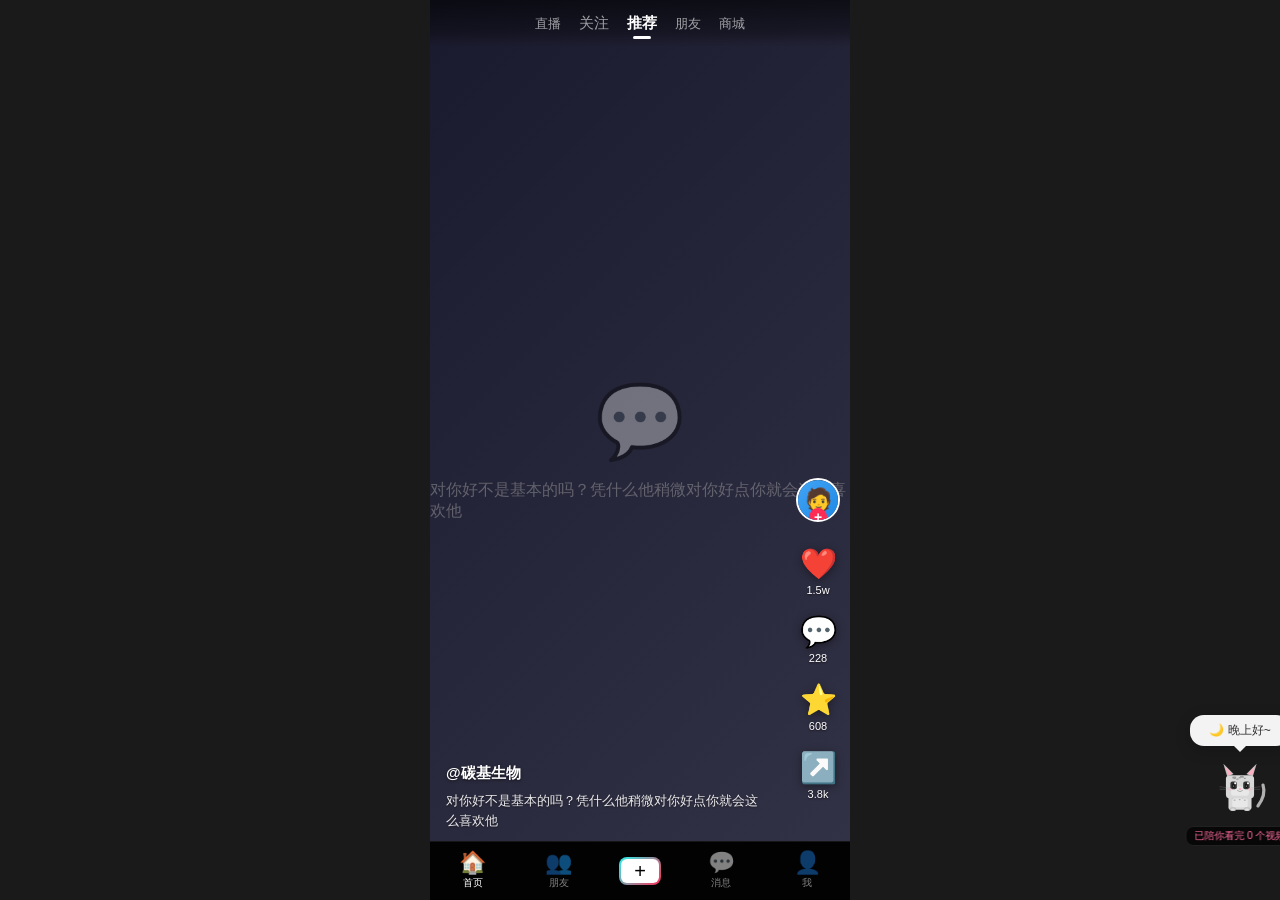
==== commit dcec98f7: "feat: 侧边框吸附隐藏 + AI对话助手 + 取消耳朵抖动" ====
--- a/desk-pet.html
+++ b/desk-pet.html
@@ -379,53 +379,19 @@
   transition: transform 0.4s cubic-bezier(0.34, 1.56, 0.64, 1), opacity 0.3s;
 }
 #pet-fab:active { cursor: grabbing; }
-#pet-fab.hidden {
-  transform: translateX(calc(100% + 10px));
-  opacity: 0;
-  pointer-events: none;
-}
-
-/* 边缘小把手 */
-#pet-handle {
-  position: fixed;
-  z-index: 500;
-  right: 0;
-  width: 28px;
-  height: 56px;
-  display: flex;
-  align-items: center;
-  justify-content: center;
+/* 侧边框吸附隐藏 */
+#pet-fab.snapped-left {
+  transform: translateX(calc(-100% + 14px));
   cursor: pointer;
-  transition: transform 0.3s, opacity 0.3s;
-  opacity: 0;
-  pointer-events: none;
-}
-#pet-handle.show {
-  opacity: 1;
-  pointer-events: auto;
-}
-#pet-handle:hover { transform: translateX(-4px); }
-#pet-handle:active { transform: translateX(-8px); }
-.handle-bar {
-  width: 4px;
-  height: 32px;
-  background: rgba(255,255,255,0.6);
-  border-radius: 4px 0 0 4px;
-  box-shadow: 0 0 8px rgba(255,179,71,0.3);
-}
-.handle-hint {
-  position: absolute;
-  right: 32px;
-  background: rgba(0,0,0,0.8);
-  color: #fff;
-  font-size: 11px;
-  padding: 4px 8px;
-  border-radius: 4px;
-  white-space: nowrap;
-  opacity: 0;
-  transition: opacity 0.3s;
-}
-#pet-handle.show .handle-hint { opacity: 1; }
+}
+#pet-fab.snapped-right {
+  transform: translateX(calc(100% - 14px));
+  cursor: pointer;
+}
+#pet-fab.snapped-left .cat-body,
+#pet-fab.snapped-right .cat-body { animation: none; }
+#pet-fab.snapped-left .cat-eye,
+#pet-fab.snapped-right .cat-eye { animation: none; }
 
 /* ========== 小猫 SVG 动画 ========== */
 .cat-body { animation: catBreathe 3.2s infinite ease-in-out; transform-origin: center bottom; }
@@ -437,19 +403,6 @@
 @keyframes catBlink {
   0%, 8%, 12%, 100% { transform: scaleY(1); }
   10% { transform: scaleY(0.05); }
-}
-.cat-ear-left, .cat-ear-right { transition: transform 0.15s ease; transform-origin: bottom center; }
-#pet-fab:hover .cat-ear-left { animation: earWiggleLeft 0.4s ease infinite; }
-#pet-fab:hover .cat-ear-right { animation: earWiggleRight 0.4s ease infinite; }
-@keyframes earWiggleLeft {
-  0%, 100% { transform: rotate(0deg); }
-  25% { transform: rotate(-12deg); }
-  75% { transform: rotate(8deg); }
-}
-@keyframes earWiggleRight {
-  0%, 100% { transform: rotate(0deg); }
-  25% { transform: rotate(12deg); }
-  75% { transform: rotate(-8deg); }
 }
 .cat-mouth-talking { animation: mouthTalk 0.3s infinite ease-in-out; }
 @keyframes mouthTalk {
@@ -618,33 +571,142 @@
 }
 .menu-item:active { transform: scale(0.95) !important; }
 
-/* 隐藏按钮 */
-.menu-hide-btn {
-  position: absolute;
-  width: 62px; height: 62px;
+/* ========== AI对话面板 ========== */
+#ai-chat-panel {
+  position: fixed;
+  bottom: 70px;
+  left: 50%;
+  transform: translateX(-50%) translateY(100%);
+  width: calc(100% - 24px);
+  max-width: 380px;
+  height: 55vh;
+  max-height: 420px;
+  background: rgba(24,24,24,0.96);
+  backdrop-filter: blur(20px);
+  -webkit-backdrop-filter: blur(20px);
+  border-radius: 20px 20px 0 0;
+  border: 1px solid rgba(255,255,255,0.08);
+  z-index: 550;
+  display: flex;
+  flex-direction: column;
+  transition: transform 0.4s cubic-bezier(0.34, 1.56, 0.64, 1), opacity 0.3s;
+  opacity: 0;
+  pointer-events: none;
+  overflow: hidden;
+}
+#ai-chat-panel.show {
+  transform: translateX(-50%) translateY(0);
+  opacity: 1;
+  pointer-events: auto;
+}
+.ai-chat-header {
+  display: flex;
+  align-items: center;
+  justify-content: space-between;
+  padding: 14px 16px 10px;
+  border-bottom: 1px solid rgba(255,255,255,0.06);
+}
+.ai-chat-title {
+  font-size: 15px;
+  font-weight: 600;
+  color: #fff;
+  display: flex;
+  align-items: center;
+  gap: 6px;
+}
+.ai-chat-close {
+  width: 28px; height: 28px;
   border-radius: 50%;
+  background: rgba(255,255,255,0.08);
+  border: none;
+  color: #999;
+  font-size: 16px;
+  cursor: pointer;
+  display: flex;
+  align-items: center;
+  justify-content: center;
+}
+.ai-chat-close:hover { background: rgba(255,255,255,0.15); color: #fff; }
+.ai-chat-messages {
+  flex: 1;
+  overflow-y: auto;
+  padding: 12px 16px;
   display: flex;
   flex-direction: column;
+  gap: 10px;
+}
+.ai-chat-messages::-webkit-scrollbar { width: 3px; }
+.ai-chat-messages::-webkit-scrollbar-thumb { background: rgba(255,255,255,0.1); border-radius: 3px; }
+.ai-msg {
+  max-width: 80%;
+  padding: 10px 14px;
+  border-radius: 16px;
+  font-size: 14px;
+  line-height: 1.5;
+  word-break: break-word;
+}
+.ai-msg.cat {
+  align-self: flex-start;
+  background: rgba(255,255,255,0.08);
+  color: #e0e0e0;
+  border-bottom-left-radius: 4px;
+}
+.ai-msg.user {
+  align-self: flex-end;
+  background: linear-gradient(135deg, #667eea, #764ba2);
+  color: #fff;
+  border-bottom-right-radius: 4px;
+}
+.ai-msg-typing {
+  align-self: flex-start;
+  background: rgba(255,255,255,0.08);
+  color: #888;
+  font-size: 13px;
+  padding: 8px 14px;
+  border-radius: 16px;
+  border-bottom-left-radius: 4px;
+}
+.ai-chat-input-bar {
+  display: flex;
+  align-items: center;
+  gap: 8px;
+  padding: 10px 12px;
+  padding-bottom: max(10px, env(safe-area-inset-bottom));
+  border-top: 1px solid rgba(255,255,255,0.06);
+}
+.ai-chat-input {
+  flex: 1;
+  background: rgba(255,255,255,0.06);
+  border: 1px solid rgba(255,255,255,0.08);
+  border-radius: 20px;
+  padding: 8px 14px;
+  font-size: 14px;
+  color: #fff;
+  outline: none;
+  font-family: inherit;
+}
+.ai-chat-input::placeholder { color: #666; }
+.ai-chat-input:focus { border-color: rgba(255,255,255,0.2); }
+.ai-chat-send {
+  width: 36px; height: 36px;
+  border-radius: 50%;
+  background: linear-gradient(135deg, #667eea, #764ba2);
+  border: none;
+  color: #fff;
+  font-size: 18px;
+  cursor: pointer;
+  display: flex;
   align-items: center;
   justify-content: center;
-  background: rgba(30,30,30,0.92);
-  backdrop-filter: blur(14px);
-  -webkit-backdrop-filter: blur(14px);
-  border: 1px solid rgba(255,255,255,0.08);
-  box-shadow: 0 4px 16px rgba(0,0,0,0.4);
-  cursor: pointer;
-  transition: transform 0.4s cubic-bezier(0.34, 1.56, 0.64, 1), box-shadow 0.2s, background 0.2s;
-  font-size: 10px;
-  color: #999;
-  gap: 2px;
-  transform: scale(0);
-}
-.menu-hide-btn .menu-icon { font-size: 20px; line-height: 1; }
-#circle-menu.show .menu-hide-btn { transform: scale(1); }
-.menu-hide-btn:hover {
-  background: rgba(50,50,50,0.95);
-  transform: scale(1.12) !important;
-  color: #fff;
+  flex-shrink: 0;
+  transition: transform 0.15s, opacity 0.15s;
+}
+.ai-chat-send:hover { transform: scale(1.08); }
+.ai-chat-send:active { transform: scale(0.92); }
+.ai-chat-send:disabled { opacity: 0.4; cursor: default; transform: none; }
+
+@media (max-width: 600px) {
+  #ai-chat-panel { width: 100%; border-radius: 16px 16px 0 0; bottom: 60px; }
 }
 
 /* ========== 响应式 ========== */
@@ -657,8 +719,8 @@
   .video-action-avatar .avatar-bg { font-size: 20px; }
   #speech-bubble { min-width: 90px; max-width: 160px; font-size: 11px; padding: 6px 10px; }
   #companion-tag { font-size: 9px; }
-  .menu-item, .menu-hide-btn { width: 56px; height: 56px; font-size: 9px; }
-  .menu-item .menu-icon, .menu-hide-btn .menu-icon { font-size: 18px; }
+  .menu-item { width: 56px; height: 56px; font-size: 9px; }
+  .menu-item .menu-icon { font-size: 18px; }
   .category-grid { gap: 2px 0; }
   .category-item { padding: 10px 2px 8px; gap: 6px; }
   .category-icon { width: 44px; height: 44px; font-size: 22px; border-radius: 12px; }
@@ -874,10 +936,17 @@
   <div id="companion-tag">已陪你看完 <span id="video-count">0</span> 个视频</div>
 </div>
 
-<!-- 边缘把手 -->
-<div id="pet-handle">
-  <div class="handle-bar"></div>
-  <div class="handle-hint">长按召回小猫</div>
+<!-- AI对话面板 -->
+<div id="ai-chat-panel">
+  <div class="ai-chat-header">
+    <div class="ai-chat-title">🐱 小猫助手</div>
+    <button class="ai-chat-close" onclick="closeAiChat()">✕</button>
+  </div>
+  <div class="ai-chat-messages" id="ai-messages"></div>
+  <div class="ai-chat-input-bar">
+    <input class="ai-chat-input" id="ai-input" type="text" placeholder="和小猫聊聊天..." maxlength="200" onkeydown="if(event.key==='Enter')sendAiMessage()">
+    <button class="ai-chat-send" id="ai-send-btn" onclick="sendAiMessage()">↑</button>
+  </div>
 </div>
 
 <!-- 圆形菜单 -->
@@ -897,10 +966,6 @@
   <div class="menu-item" data-category="fashion" onclick="selectCategory('fashion')">
     <span class="menu-icon">👗</span>
     <span>穿搭区</span>
-  </div>
-  <div class="menu-hide-btn" onclick="hidePet()">
-    <span class="menu-icon">🙈</span>
-    <span>隐藏</span>
   </div>
 </div>
 
@@ -1082,7 +1147,6 @@
 let touchDeltaY = 0;
 let isSwiping = false;
 let lastTapTime = 0;
-let handleTop = 0;
 let lastPetTapTime = 0;
 
 // 观看次数统计
@@ -1099,9 +1163,9 @@
   setGreeting();
   initPetPosition();
   initPetDrag();
+  initPetLongPress();
   initPetClick();
   initVideoFeedTouch();
-  initHandleLongPress();
   loadCategory('recommend');
   updateMenuItems();
   startCompanionTimer();
@@ -1245,13 +1309,6 @@
   const h = window.innerHeight;
   fab.style.left = (w - 64 - 8) + 'px';
   fab.style.top = (h - 64 - 80) + 'px';
-  handleTop = parseInt(fab.style.top) + 10;
-  updateHandlePosition();
-}
-
-function updateHandlePosition() {
-  const handle = document.getElementById('pet-handle');
-  handle.style.top = handleTop + 'px';
 }
 
 // ========== 悬浮窗拖拽 ==========
@@ -1280,18 +1337,23 @@
       newY = Math.max(40, Math.min(window.innerHeight - 64 - 60, newY));
       fab.style.left = newX + 'px';
       fab.style.top = newY + 'px';
-      handleTop = newY + 10;
-      updateHandlePosition();
       if (isMenuOpen) closeCircleMenu();
     }
   });
-  fab.addEventListener('pointerup', () => { isDragging = false; });
+  fab.addEventListener('pointerup', () => {
+    if (isDragging && didDrag) {
+      const finalX = parseInt(fab.style.left) || 0;
+      checkEdgeSnap(finalX);
+    }
+    isDragging = false;
+  });
 }
 
 // ========== 宠物点击（单击开菜单，双击开分区页） ==========
 function initPetClick() {
   const fab = document.getElementById('pet-fab');
   fab.addEventListener('click', (e) => {
+    if (snapSide) { unsnapPet(); return; }
     if (didDrag) return;
     const now = Date.now();
     if (now - lastPetTapTime < 350) {
@@ -1314,46 +1376,47 @@
   });
 }
 
-// ========== 隐藏/显示宠物 ==========
-function hidePet() {
-  isPetHidden = true;
-  closeCircleMenu();
-  document.getElementById('pet-fab').classList.add('hidden');
-  document.getElementById('pet-handle').classList.add('show');
-}
-
-function showPet() {
+// ========== 侧边框吸附隐藏 ==========
+let snapSide = null; // 'left' | 'right' | null
+let preSnapX = 0, preSnapY = 0;
+
+function checkEdgeSnap(finalX) {
+  const fab = document.getElementById('pet-fab');
+  const w = window.innerWidth;
+  const snapThreshold = 30; // 距离边缘30px以内触发吸附
+
+  if (finalX < snapThreshold) {
+    // 吸附到左边
+    snapSide = 'left';
+    preSnapX = parseInt(fab.style.left);
+    preSnapY = parseInt(fab.style.top);
+    fab.style.left = '0px';
+    fab.classList.add('snapped-left');
+    fab.classList.remove('snapped-right');
+    isPetHidden = true;
+    closeCircleMenu();
+  } else if (finalX > w - 64 - snapThreshold) {
+    // 吸附到右边
+    snapSide = 'right';
+    preSnapX = parseInt(fab.style.left);
+    preSnapY = parseInt(fab.style.top);
+    fab.style.left = (w - 64) + 'px';
+    fab.classList.add('snapped-right');
+    fab.classList.remove('snapped-left');
+    isPetHidden = true;
+    closeCircleMenu();
+  }
+}
+
+function unsnapPet() {
+  if (!snapSide) return;
+  const fab = document.getElementById('pet-fab');
+  fab.classList.remove('snapped-left', 'snapped-right');
+  fab.style.left = preSnapX + 'px';
+  fab.style.top = preSnapY + 'px';
+  snapSide = null;
   isPetHidden = false;
-  document.getElementById('pet-fab').classList.remove('hidden');
-  document.getElementById('pet-handle').classList.remove('show');
   recordInteraction();
-}
-
-// ========== 把手长按召回 ==========
-function initHandleLongPress() {
-  const handle = document.getElementById('pet-handle');
-  let longPressTimer = null;
-
-  handle.addEventListener('pointerdown', (e) => {
-    longPressTimer = setTimeout(() => {
-      showPet();
-      longPressTimer = null;
-    }, 500); // 长按500ms
-  });
-
-  handle.addEventListener('pointerup', () => {
-    if (longPressTimer) {
-      clearTimeout(longPressTimer);
-      longPressTimer = null;
-    }
-  });
-
-  handle.addEventListener('pointerleave', () => {
-    if (longPressTimer) {
-      clearTimeout(longPressTimer);
-      longPressTimer = null;
-    }
-  });
 }
 
 // ========== 圆形菜单 ==========
@@ -1365,7 +1428,7 @@
   const fabCX = fabRect.left + fabRect.width / 2;
   const fabCY = fabRect.top + fabRect.height / 2;
   const radius = 75;
-  const items = menu.querySelectorAll('.menu-item, .menu-hide-btn');
+  const items = menu.querySelectorAll('.menu-item');
   const startAngle = -Math.PI / 2;
   const count = items.length;
 
@@ -1386,7 +1449,7 @@
 function closeCircleMenu() {
   isMenuOpen = false;
   const menu = document.getElementById('circle-menu');
-  menu.querySelectorAll('.menu-item, .menu-hide-btn').forEach(item => item.style.transitionDelay = '0s');
+  menu.querySelectorAll('.menu-item').forEach(item => item.style.transitionDelay = '0s');
   menu.classList.remove('show');
 }
 
@@ -1396,7 +1459,7 @@
   const slider = document.getElementById('video-slider');
 
   feed.addEventListener('pointerdown', (e) => {
-    if (e.target.closest('#pet-fab') || e.target.closest('#circle-menu') || e.target.closest('#pet-handle') || e.target.closest('.video-action-btn') || e.target.closest('#top-nav') || e.target.closest('#bottom-nav')) return;
+    if (e.target.closest('#pet-fab') || e.target.closest('#circle-menu') || e.target.closest('#ai-chat-panel') || e.target.closest('.video-action-btn') || e.target.closest('#top-nav') || e.target.closest('#bottom-nav')) return;
     touchStartY = e.clientY;
     touchDeltaY = 0;
     isSwiping = false;
@@ -1618,6 +1681,103 @@
   }
 }
 
+// ========== AI对话助手 ==========
+let aiChatOpen = false;
+let petLongPressTimer = null;
+
+const aiResponses = [
+  "喵~有什么可以帮你的吗？🐱",
+  "我在呢，说说看~",
+  "嗯嗯，我听着呢！",
+  "这个问题好有趣喵~让我想想...",
+  "我觉得你可以试试看！💪",
+  "今天心情怎么样呀？",
+  "要不要休息一下，看个视频放松下？",
+  "你最近在学什么新东西吗？",
+  "喵呜~我陪你聊天很开心！",
+  "有什么烦恼的话，可以跟我说哦~",
+  "要不要我给你推荐个好看的视频？",
+  "你今天已经看了好多视频了，眼睛休息一下吧~",
+  "我虽然是一只小猫，但我会认真听你说话的！",
+  "加油哦！我相信你可以的！✨",
+  "要不要去穿搭区看看？换换心情~",
+];
+
+function initPetLongPress() {
+  const fab = document.getElementById('pet-fab');
+  fab.addEventListener('pointerdown', (e) => {
+    if (snapSide) return;
+    petLongPressTimer = setTimeout(() => {
+      petLongPressTimer = null;
+      openAiChat();
+    }, 600);
+  });
+  fab.addEventListener('pointermove', () => {
+    if (petLongPressTimer) { clearTimeout(petLongPressTimer); petLongPressTimer = null; }
+  });
+  fab.addEventListener('pointerup', () => {
+    if (petLongPressTimer) { clearTimeout(petLongPressTimer); petLongPressTimer = null; }
+  });
+}
+
+function openAiChat() {
+  aiChatOpen = true;
+  closeCircleMenu();
+  const panel = document.getElementById('ai-chat-panel');
+  panel.classList.add('show');
+  const msgs = document.getElementById('ai-messages');
+  if (msgs.children.length === 0) {
+    addAiMessage('cat', '喵~你好呀！我是你的小猫助手 🐱\n有什么想聊的都可以跟我说哦~');
+  }
+  setTimeout(() => document.getElementById('ai-input').focus(), 400);
+  recordInteraction();
+}
+
+function closeAiChat() {
+  aiChatOpen = false;
+  document.getElementById('ai-chat-panel').classList.remove('show');
+}
+
+function addAiMessage(type, text) {
+  const msgs = document.getElementById('ai-messages');
+  const div = document.createElement('div');
+  div.className = 'ai-msg ' + type;
+  div.textContent = text;
+  msgs.appendChild(div);
+  msgs.scrollTop = msgs.scrollHeight;
+}
+
+function sendAiMessage() {
+  const input = document.getElementById('ai-input');
+  const text = input.value.trim();
+  if (!text) return;
+
+  addAiMessage('user', text);
+  input.value = '';
+
+  // 显示"正在输入"
+  const msgs = document.getElementById('ai-messages');
+  const typing = document.createElement('div');
+  typing.className = 'ai-msg-typing';
+  typing.textContent = '小猫正在输入...';
+  msgs.appendChild(typing);
+  msgs.scrollTop = msgs.scrollHeight;
+
+  const sendBtn = document.getElementById('ai-send-btn');
+  sendBtn.disabled = true;
+
+  // 模拟AI回复
+  setTimeout(() => {
+    typing.remove();
+    const response = aiResponses[Math.floor(Math.random() * aiResponses.length)];
+    addAiMessage('cat', response);
+    sendBtn.disabled = false;
+    input.focus();
+  }, 800 + Math.random() * 1200);
+
+  recordInteraction();
+}
+
 function recordInteraction() { lastInteraction = Date.now(); }
 
 document.addEventListener('mousemove', recordInteraction);
@@ -1631,8 +1791,6 @@
   const y = parseInt(fab.style.top) || 0;
   fab.style.left = Math.min(x, window.innerWidth - 64) + 'px';
   fab.style.top = Math.min(y, window.innerHeight - 64 - 60) + 'px';
-  handleTop = parseInt(fab.style.top) + 10;
-  updateHandlePosition();
 });
 
 window.addEventListener('DOMContentLoaded', init);
